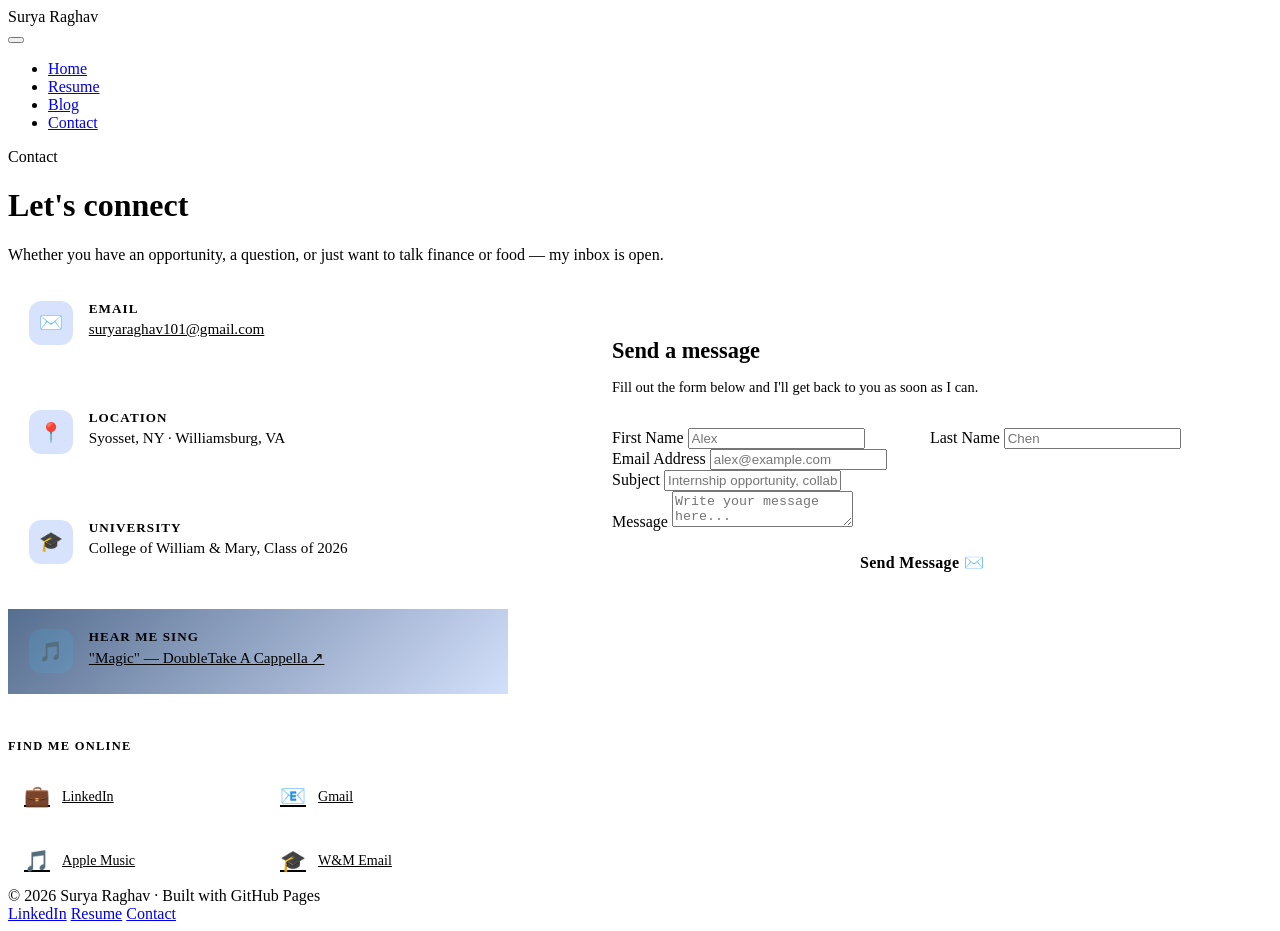
==== contact.html @ ced1bac2 "Initial Upload" ====
<!DOCTYPE html>
<html lang="en">
<head>
  <meta charset="UTF-8" />
  <meta name="viewport" content="width=device-width, initial-scale=1.0" />
  <title>Contact — Surya Raghav</title>
  <link rel="stylesheet" href="assets/css/style.css" />
  <style>
    .contact-layout {
      display: grid;
      grid-template-columns: 1fr 1.4fr;
      gap: 4rem;
      align-items: start;
    }

    /* ── LEFT PANEL ─────────────────── */
    .contact-info { display: flex; flex-direction: column; gap: 1.5rem; }

    .contact-info p {
      font-size: 1.05rem;
      line-height: 1.75;
      color: var(--muted);
    }

    .info-block {
      display: flex;
      align-items: flex-start;
      gap: 1rem;
      padding: 1.3rem;
      background: var(--glass);
      border: 1px solid var(--border);
      border-radius: var(--radius);
      backdrop-filter: blur(8px);
      transition: border-color var(--transition);
    }

    .info-block:hover {
      border-color: rgba(59,130,246,0.4);
    }

    .info-icon {
      width: 44px; height: 44px;
      border-radius: 12px;
      background: rgba(37,99,235,0.18);
      display: flex;
      align-items: center;
      justify-content: center;
      font-size: 1.2rem;
      flex-shrink: 0;
    }

    .info-content strong {
      display: block;
      font-size: 0.82rem;
      font-weight: 600;
      color: var(--muted);
      text-transform: uppercase;
      letter-spacing: 0.08em;
      margin-bottom: 0.2rem;
    }

    .info-content a,
    .info-content span {
      font-size: 0.95rem;
      color: var(--text);
    }

    .info-content a:hover { color: var(--aqua); }

    /* ── SOCIAL ──────────────────────── */
    .connect-section { margin-top: 0.5rem; }
    .connect-section h3 {
      font-size: 0.78rem;
      font-weight: 700;
      letter-spacing: 0.1em;
      text-transform: uppercase;
      color: var(--muted);
      margin-bottom: 1rem;
    }

    .social-grid {
      display: grid;
      grid-template-columns: 1fr 1fr;
      gap: 0.75rem;
    }

    .social-card {
      display: flex;
      align-items: center;
      gap: 0.75rem;
      padding: 0.9rem 1rem;
      background: var(--glass);
      border: 1px solid var(--border);
      border-radius: var(--radius);
      font-size: 0.88rem;
      color: var(--text);
      transition: all var(--transition);
      backdrop-filter: blur(8px);
    }

    .social-card:hover {
      border-color: rgba(59,130,246,0.45);
      color: var(--white);
      transform: translateY(-2px);
    }

    .social-card .sc-icon {
      font-size: 1.3rem;
    }

    /* ── FORM ────────────────────────── */
    .contact-form-wrap {
      background: var(--glass);
      border: 1px solid var(--border);
      border-radius: var(--radius-lg);
      padding: 2.5rem;
      backdrop-filter: blur(14px);
    }

    .contact-form-wrap h2 {
      font-size: 1.4rem;
      margin-bottom: 0.4rem;
    }

    .contact-form-wrap > p {
      color: var(--muted);
      font-size: 0.9rem;
      margin-bottom: 2rem;
    }

    .form-row {
      display: grid;
      grid-template-columns: 1fr 1fr;
      gap: 1rem;
    }

    .submit-btn {
      width: 100%;
      padding: 0.9rem;
      margin-top: 0.5rem;
      background: var(--cobalt);
      color: var(--white);
      border: none;
      border-radius: var(--radius);
      font-family: var(--font);
      font-size: 1rem;
      font-weight: 600;
      cursor: pointer;
      transition: all var(--transition);
      box-shadow: 0 4px 20px var(--glow);
      letter-spacing: 0.02em;
    }

    .submit-btn:hover {
      background: var(--sky);
      box-shadow: 0 6px 28px rgba(37,99,235,0.5);
      transform: translateY(-2px);
    }

    .success-msg {
      display: none;
      text-align: center;
      padding: 3rem 1rem;
    }

    .success-msg .check {
      font-size: 3rem;
      margin-bottom: 1rem;
    }

    .success-msg h3 { margin-bottom: 0.5rem; }
    .success-msg p { color: var(--muted); }

    /* ── RESPONSIVE ──────────────────── */
    @media (max-width: 840px) {
      .contact-layout { grid-template-columns: 1fr; gap: 2.5rem; }
    }

    @media (max-width: 480px) {
      .form-row { grid-template-columns: 1fr; }
      .social-grid { grid-template-columns: 1fr; }
    }
  </style>
</head>
<body>

  <nav>
    <div class="nav-logo">
      <span class="dot"></span>
      Surya Raghav
    </div>
    <button class="nav-toggle" aria-label="Toggle menu" onclick="document.querySelector('.nav-links').classList.toggle('open')">
      <span></span><span></span><span></span>
    </button>
    <ul class="nav-links">
      <li><a href="index.html">Home</a></li>
      <li><a href="resume.html">Resume</a></li>
      <li><a href="blog.html">Blog</a></li>
      <li><a href="contact.html" class="active">Contact</a></li>
    </ul>
  </nav>

  <main>
    <div class="container">
      <div class="page-hero fade-up">
        <span class="section-tag">Contact</span>
        <h1>Let's connect</h1>
        <p>Whether you have an opportunity, a question, or just want to talk finance or food — my inbox is open.</p>
      </div>

      <div class="contact-layout">

        <!-- LEFT: INFO -->
        <div class="contact-info fade-up delay-1">
          <div class="info-block">
            <div class="info-icon">✉️</div>
            <div class="info-content">
              <strong>Email</strong>
              <a href="mailto:suryaraghav101@gmail.com">suryaraghav101@gmail.com</a>
            </div>
          </div>

          <div class="info-block">
            <div class="info-icon">📍</div>
            <div class="info-content">
              <strong>Location</strong>
              <span>Syosset, NY · Williamsburg, VA</span>
            </div>
          </div>

          <div class="info-block">
            <div class="info-icon">🎓</div>
            <div class="info-content">
              <strong>University</strong>
              <span>College of William &amp; Mary, Class of 2026</span>
            </div>
          </div>

          <!-- MUSIC LINK -->
          <div class="info-block" style="background:linear-gradient(135deg,rgba(14,48,96,0.7),rgba(37,99,235,0.2)); border-color:rgba(59,130,246,0.35);">
            <div class="info-icon" style="background:rgba(56,189,248,0.15);">🎵</div>
            <div class="info-content">
              <strong>Hear me sing</strong>
              <!-- UPDATE: Replace href with exact Apple Music URL for your track -->
              <a href="https://music.apple.com/us/search?term=doubletake+acappella+magic" target="_blank" rel="noopener">
                "Magic" — DoubleTake A Cappella ↗
              </a>
            </div>
          </div>

          <!-- SOCIAL LINKS -->
          <div class="connect-section">
            <h3>Find me online</h3>
            <div class="social-grid">
              <a href="https://linkedin.com/in/surya-raghav/" target="_blank" rel="noopener" class="social-card">
                <span class="sc-icon">💼</span>
                <span>LinkedIn</span>
              </a>
              <a href="mailto:suryaraghav101@gmail.com" class="social-card">
                <span class="sc-icon">📧</span>
                <span>Gmail</span>
              </a>
              <!-- UPDATE: Replace href with exact Apple Music URL for your track -->
              <a href="https://music.apple.com/us/search?term=doubletake+acappella+magic" target="_blank" rel="noopener" class="social-card">
                <span class="sc-icon">🎵</span>
                <span>Apple Music</span>
              </a>
              <a href="mailto:sraghav@wm.edu" class="social-card">
                <span class="sc-icon">🎓</span>
                <span>W&amp;M Email</span>
              </a>
            </div>
          </div>
        </div>

        <!-- RIGHT: FORM -->
        <div class="contact-form-wrap fade-up delay-2">
          <h2>Send a message</h2>
          <p>Fill out the form below and I'll get back to you as soon as I can.</p>

          <!--
            Using Formspree for email delivery on static sites.
            TO ACTIVATE: Sign up at formspree.io, create a form,
            and replace "YOUR_FORM_ID" in the action URL below.
            Free tier sends emails directly to suryaraghav101@gmail.com.
          -->
          <form
            id="contact-form"
            action="https://formspree.io/f/YOUR_FORM_ID"
            method="POST"
            onsubmit="handleSubmit(event)"
          >
            <input type="hidden" name="_replyto" value="suryaraghav101@gmail.com" />

            <div class="form-row">
              <div class="form-group">
                <label for="first-name">First Name</label>
                <input type="text" id="first-name" name="first_name" placeholder="Alex" required />
              </div>
              <div class="form-group">
                <label for="last-name">Last Name</label>
                <input type="text" id="last-name" name="last_name" placeholder="Chen" required />
              </div>
            </div>

            <div class="form-group">
              <label for="email">Email Address</label>
              <input type="email" id="email" name="email" placeholder="alex@example.com" required />
            </div>

            <div class="form-group">
              <label for="subject">Subject</label>
              <input type="text" id="subject" name="subject" placeholder="Internship opportunity, collaboration, or just hello!" />
            </div>

            <div class="form-group">
              <label for="message">Message</label>
              <textarea id="message" name="message" placeholder="Write your message here..." required></textarea>
            </div>

            <button type="submit" class="submit-btn">Send Message ✉️</button>
          </form>

          <div class="success-msg" id="success-msg">
            <div class="check">✅</div>
            <h3>Message sent!</h3>
            <p>Thanks for reaching out. I'll reply to your email soon.</p>
          </div>
        </div>

      </div>
    </div>
  </main>

  <footer>
    <div>© 2026 Surya Raghav · Built with GitHub Pages</div>
    <div class="footer-links">
      <a href="https://linkedin.com/in/surya-raghav/" target="_blank" rel="noopener">LinkedIn</a>
      <a href="resume.html">Resume</a>
      <a href="contact.html">Contact</a>
    </div>
  </footer>

  <script>
    async function handleSubmit(e) {
      e.preventDefault();
      const form = document.getElementById('contact-form');
      const successMsg = document.getElementById('success-msg');

      // If Formspree is configured, submit via fetch
      const action = form.getAttribute('action');
      if (action.includes('YOUR_FORM_ID')) {
        // Fallback: open mailto directly
        const name  = document.getElementById('first-name').value + ' ' + document.getElementById('last-name').value;
        const email = document.getElementById('email').value;
        const subj  = document.getElementById('subject').value || 'Website Contact';
        const msg   = document.getElementById('message').value;
        const body  = encodeURIComponent(`From: ${name} <${email}>\n\n${msg}`);
        window.location.href = `mailto:suryaraghav101@gmail.com?subject=${encodeURIComponent(subj)}&body=${body}`;
        form.style.display = 'none';
        successMsg.style.display = 'block';
        return;
      }

      try {
        const data = new FormData(form);
        const res  = await fetch(action, {
          method: 'POST',
          body: data,
          headers: { Accept: 'application/json' }
        });
        if (res.ok) {
          form.style.display = 'none';
          successMsg.style.display = 'block';
        } else {
          alert('Something went wrong. Please email me directly at suryaraghav101@gmail.com');
        }
      } catch {
        alert('Something went wrong. Please email me directly at suryaraghav101@gmail.com');
      }
    }
  </script>

</body>
</html>
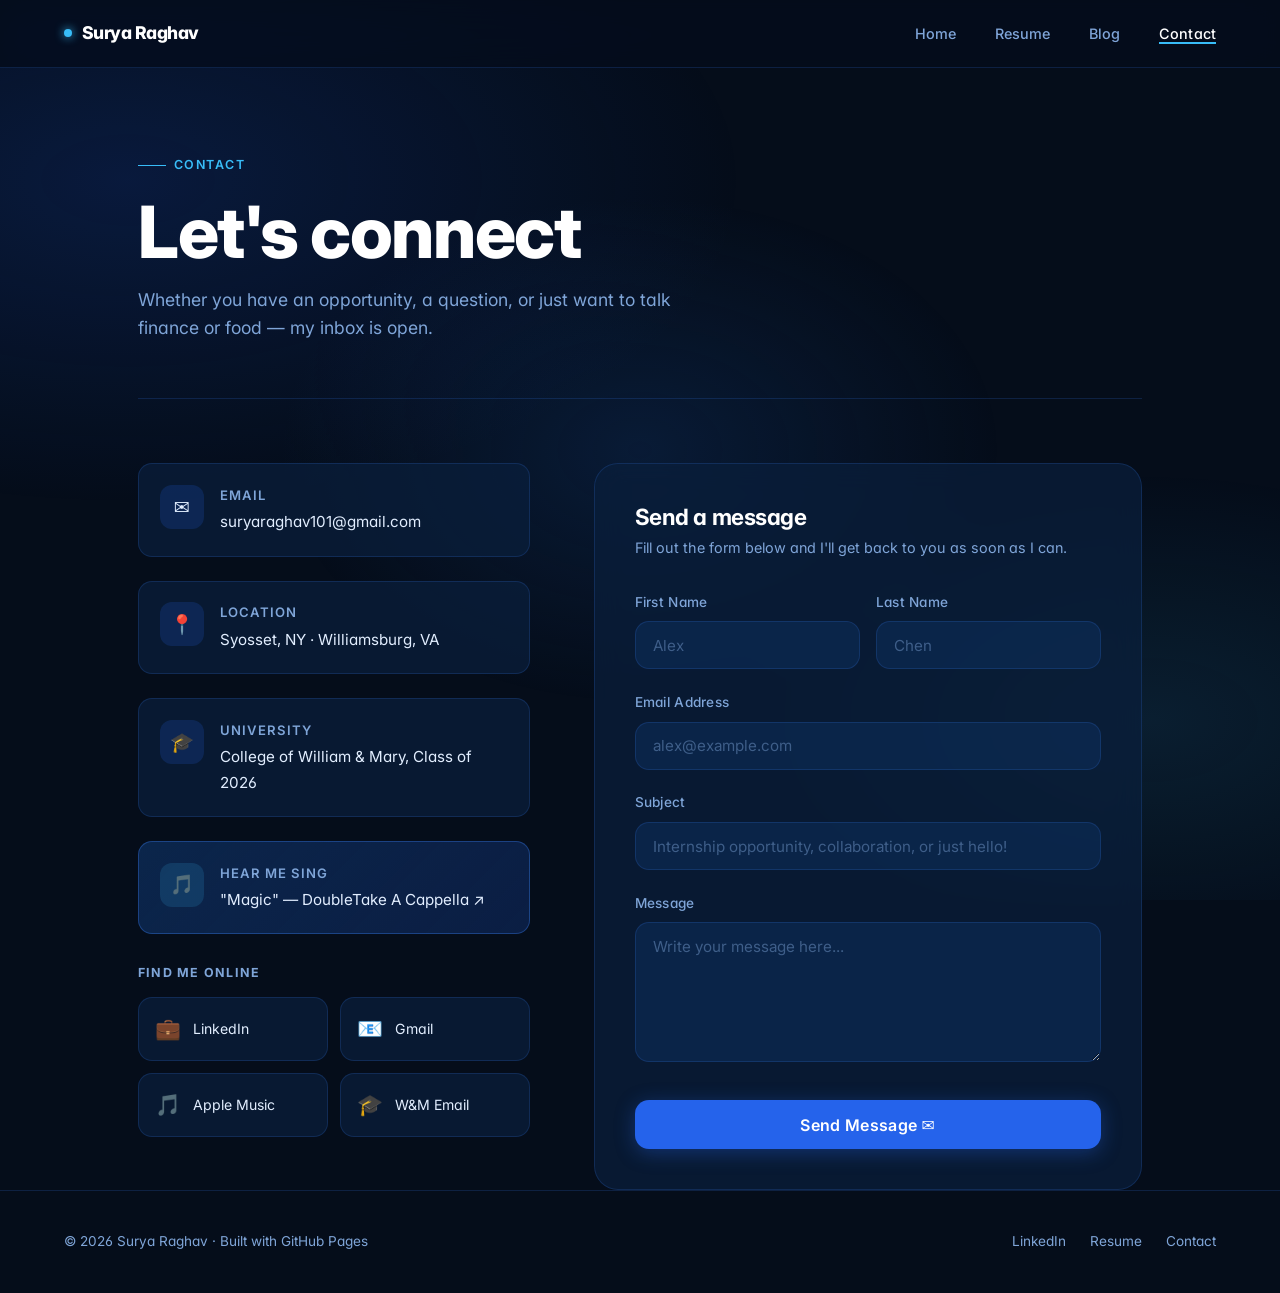
==== commit 02b7fb32: "Update contact.html" ====
--- a/contact.html
+++ b/contact.html
@@ -286,7 +286,7 @@
           -->
           <form
             id="contact-form"
-            action="https://formspree.io/f/YOUR_FORM_ID"
+            action="https://formspree.io/f/mreygjra"
             method="POST"
             onsubmit="handleSubmit(event)"
           >
--- a/assets/css/style.css
+++ b/assets/css/style.css
@@ -0,0 +1,407 @@
+@import url('https://fonts.googleapis.com/css2?family=Inter:wght@300;400;500;600;700;800;900&display=swap');
+
+/* ── CSS VARIABLES ────────────────────────────────── */
+:root {
+  --navy:      #050d1a;
+  --deep:      #0a1f3c;
+  --mid:       #0e3060;
+  --blue:      #1a56db;
+  --cobalt:    #2563eb;
+  --sky:       #3b82f6;
+  --aqua:      #38bdf8;
+  --pale:      #bfdbfe;
+  --frost:     #eff6ff;
+  --white:     #ffffff;
+  --text:      #e2eeff;
+  --muted:     #7fa5d8;
+  --border:    rgba(59,130,246,0.18);
+  --glass:     rgba(10,31,60,0.72);
+  --glow:      rgba(37,99,235,0.35);
+  --radius:    14px;
+  --radius-lg: 24px;
+  --font:      'Inter', system-ui, sans-serif;
+  --transition: 0.3s cubic-bezier(.4,0,.2,1);
+}
+
+/* ── RESET & BASE ─────────────────────────────────── */
+*, *::before, *::after { box-sizing: border-box; margin: 0; padding: 0; }
+html { scroll-behavior: smooth; }
+
+body {
+  font-family: var(--font);
+  background: var(--navy);
+  color: var(--text);
+  line-height: 1.6;
+  overflow-x: hidden;
+  font-feature-settings: "cv02","cv03","cv04","cv11";
+}
+
+/* ── ANIMATED BACKGROUND ──────────────────────────── */
+body::before {
+  content: '';
+  position: fixed;
+  inset: 0;
+  background:
+    radial-gradient(ellipse 80% 60% at 10% 20%, rgba(26,86,219,0.18) 0%, transparent 60%),
+    radial-gradient(ellipse 60% 50% at 90% 80%, rgba(56,189,248,0.10) 0%, transparent 55%),
+    radial-gradient(ellipse 40% 40% at 50% 50%, rgba(14,48,96,0.4) 0%, transparent 70%);
+  pointer-events: none;
+  z-index: 0;
+}
+
+/* ── TYPOGRAPHY ───────────────────────────────────── */
+h1, h2, h3, h4, h5, h6 {
+  font-family: var(--font);
+  font-weight: 700;
+  letter-spacing: -0.02em;
+  line-height: 1.15;
+  color: var(--white);
+}
+h1 { font-size: clamp(2.4rem, 6vw, 4.5rem); font-weight: 800; }
+h2 { font-size: clamp(1.6rem, 3vw, 2.4rem); font-weight: 700; }
+h3 { font-size: 1.25rem; font-weight: 600; }
+p  { color: var(--text); font-weight: 400; }
+a  { color: var(--aqua); text-decoration: none; transition: color var(--transition); }
+a:hover { color: var(--white); }
+strong { color: var(--white); font-weight: 600; }
+
+/* ── NAV ──────────────────────────────────────────── */
+nav {
+  position: fixed;
+  top: 0; left: 0; right: 0;
+  z-index: 100;
+  padding: 0 clamp(1.5rem, 5vw, 4rem);
+  height: 68px;
+  display: flex;
+  align-items: center;
+  justify-content: space-between;
+  background: rgba(5,13,26,0.82);
+  backdrop-filter: blur(18px) saturate(180%);
+  border-bottom: 1px solid var(--border);
+}
+
+.nav-logo {
+  font-size: 1.1rem;
+  font-weight: 800;
+  letter-spacing: -0.03em;
+  color: var(--white);
+  display: flex;
+  align-items: center;
+  gap: 10px;
+}
+
+.nav-logo .dot {
+  width: 8px; height: 8px;
+  background: var(--aqua);
+  border-radius: 50%;
+  display: inline-block;
+  box-shadow: 0 0 10px var(--aqua);
+}
+
+.nav-links {
+  display: flex;
+  gap: clamp(1.2rem, 3vw, 2.4rem);
+  list-style: none;
+}
+
+.nav-links a {
+  font-size: 0.9rem;
+  font-weight: 500;
+  color: var(--muted);
+  letter-spacing: 0.01em;
+  position: relative;
+  padding-bottom: 2px;
+}
+
+.nav-links a::after {
+  content: '';
+  position: absolute;
+  bottom: 0; left: 0;
+  width: 0; height: 1.5px;
+  background: var(--aqua);
+  transition: width var(--transition);
+}
+
+.nav-links a:hover,
+.nav-links a.active {
+  color: var(--white);
+}
+
+.nav-links a:hover::after,
+.nav-links a.active::after { width: 100%; }
+
+/* hamburger */
+.nav-toggle {
+  display: none;
+  flex-direction: column;
+  gap: 5px;
+  cursor: pointer;
+  background: none;
+  border: none;
+  padding: 4px;
+}
+.nav-toggle span {
+  display: block;
+  width: 24px; height: 2px;
+  background: var(--pale);
+  border-radius: 2px;
+  transition: var(--transition);
+}
+
+@media (max-width: 640px) {
+  .nav-toggle { display: flex; }
+  .nav-links {
+    position: fixed;
+    top: 68px; left: 0; right: 0;
+    flex-direction: column;
+    align-items: center;
+    background: rgba(5,13,26,0.97);
+    padding: 2rem 0;
+    gap: 1.5rem;
+    transform: translateY(-120%);
+    transition: transform var(--transition);
+    border-bottom: 1px solid var(--border);
+  }
+  .nav-links.open { transform: translateY(0); }
+}
+
+/* ── LAYOUT ───────────────────────────────────────── */
+main {
+  position: relative;
+  z-index: 1;
+  padding-top: 68px;
+}
+
+.container {
+  max-width: 1100px;
+  margin: 0 auto;
+  padding: 0 clamp(1.5rem, 5vw, 3rem);
+}
+
+section { padding: 6rem 0; }
+
+.section-tag {
+  display: inline-flex;
+  align-items: center;
+  gap: 8px;
+  font-size: 0.78rem;
+  font-weight: 600;
+  letter-spacing: 0.12em;
+  text-transform: uppercase;
+  color: var(--aqua);
+  margin-bottom: 1rem;
+}
+
+.section-tag::before {
+  content: '';
+  width: 28px; height: 1.5px;
+  background: var(--aqua);
+}
+
+/* ── CARDS / GLASS ────────────────────────────────── */
+.card {
+  background: var(--glass);
+  border: 1px solid var(--border);
+  border-radius: var(--radius-lg);
+  padding: 2rem;
+  backdrop-filter: blur(12px);
+  transition: border-color var(--transition), box-shadow var(--transition), transform var(--transition);
+}
+
+.card:hover {
+  border-color: rgba(59,130,246,0.4);
+  box-shadow: 0 8px 40px rgba(26,86,219,0.2);
+  transform: translateY(-3px);
+}
+
+/* ── BUTTONS ──────────────────────────────────────── */
+.btn {
+  display: inline-flex;
+  align-items: center;
+  gap: 8px;
+  padding: 0.75rem 1.6rem;
+  border-radius: 50px;
+  font-family: var(--font);
+  font-size: 0.92rem;
+  font-weight: 600;
+  letter-spacing: 0.01em;
+  cursor: pointer;
+  transition: all var(--transition);
+  border: none;
+}
+
+.btn-primary {
+  background: var(--cobalt);
+  color: var(--white);
+  box-shadow: 0 4px 20px var(--glow);
+}
+.btn-primary:hover {
+  background: var(--sky);
+  box-shadow: 0 6px 28px rgba(37,99,235,0.55);
+  transform: translateY(-2px);
+  color: var(--white);
+}
+
+.btn-outline {
+  background: transparent;
+  color: var(--pale);
+  border: 1.5px solid var(--border);
+}
+.btn-outline:hover {
+  border-color: var(--aqua);
+  color: var(--white);
+  background: rgba(56,189,248,0.08);
+}
+
+/* ── CHIP TAGS ────────────────────────────────────── */
+.chip {
+  display: inline-block;
+  padding: 0.3rem 0.85rem;
+  border-radius: 50px;
+  font-size: 0.78rem;
+  font-weight: 600;
+  background: rgba(37,99,235,0.18);
+  color: var(--pale);
+  border: 1px solid rgba(37,99,235,0.3);
+  letter-spacing: 0.02em;
+}
+
+/* ── DIVIDER ──────────────────────────────────────── */
+.divider {
+  height: 1px;
+  background: linear-gradient(to right, transparent, var(--border), transparent);
+  margin: 4rem 0;
+}
+
+/* ── FOOTER ───────────────────────────────────────── */
+footer {
+  position: relative;
+  z-index: 1;
+  border-top: 1px solid var(--border);
+  padding: 2.5rem clamp(1.5rem, 5vw, 4rem);
+  display: flex;
+  flex-wrap: wrap;
+  align-items: center;
+  justify-content: space-between;
+  gap: 1rem;
+  font-size: 0.85rem;
+  color: var(--muted);
+}
+
+footer a { color: var(--muted); }
+footer a:hover { color: var(--aqua); }
+
+.footer-links { display: flex; gap: 1.5rem; }
+
+/* ── ANIMATIONS ───────────────────────────────────── */
+@keyframes fadeUp {
+  from { opacity: 0; transform: translateY(28px); }
+  to   { opacity: 1; transform: translateY(0); }
+}
+
+@keyframes fadeIn {
+  from { opacity: 0; }
+  to   { opacity: 1; }
+}
+
+@keyframes pulse-glow {
+  0%, 100% { box-shadow: 0 0 10px var(--aqua); }
+  50%       { box-shadow: 0 0 22px var(--aqua), 0 0 40px rgba(56,189,248,0.4); }
+}
+
+.fade-up   { animation: fadeUp  0.65s ease both; }
+.fade-in   { animation: fadeIn  0.5s  ease both; }
+
+.delay-1 { animation-delay: 0.1s; }
+.delay-2 { animation-delay: 0.2s; }
+.delay-3 { animation-delay: 0.35s; }
+.delay-4 { animation-delay: 0.5s; }
+.delay-5 { animation-delay: 0.65s; }
+
+/* ── FORM ─────────────────────────────────────────── */
+.form-group {
+  margin-bottom: 1.4rem;
+}
+
+.form-group label {
+  display: block;
+  font-size: 0.85rem;
+  font-weight: 500;
+  color: var(--muted);
+  margin-bottom: 0.5rem;
+  letter-spacing: 0.02em;
+}
+
+.form-group input,
+.form-group textarea,
+.form-group select {
+  width: 100%;
+  padding: 0.85rem 1.1rem;
+  background: rgba(14,48,96,0.5);
+  border: 1px solid var(--border);
+  border-radius: var(--radius);
+  color: var(--white);
+  font-family: var(--font);
+  font-size: 0.95rem;
+  outline: none;
+  transition: border-color var(--transition), box-shadow var(--transition);
+}
+
+.form-group input::placeholder,
+.form-group textarea::placeholder {
+  color: rgba(127, 165, 216, 0.45);
+}
+
+.form-group input:focus,
+.form-group textarea:focus {
+  border-color: var(--cobalt);
+  box-shadow: 0 0 0 3px rgba(37,99,235,0.18);
+}
+
+.form-group textarea { resize: vertical; min-height: 140px; }
+
+/* ── PAGE HERO ────────────────────────────────────── */
+.page-hero {
+  padding: 5rem 0 3.5rem;
+  border-bottom: 1px solid var(--border);
+  margin-bottom: 4rem;
+}
+
+.page-hero h1 { margin-bottom: 0.75rem; }
+.page-hero p { color: var(--muted); font-size: 1.1rem; max-width: 560px; }
+
+/* ── SOCIAL ICONS ─────────────────────────────────── */
+.social-row {
+  display: flex;
+  gap: 0.75rem;
+  flex-wrap: wrap;
+}
+
+.social-icon {
+  width: 42px; height: 42px;
+  display: flex;
+  align-items: center;
+  justify-content: center;
+  border-radius: 50%;
+  border: 1.5px solid var(--border);
+  color: var(--muted);
+  font-size: 1rem;
+  transition: all var(--transition);
+  background: transparent;
+}
+
+.social-icon:hover {
+  border-color: var(--aqua);
+  color: var(--aqua);
+  background: rgba(56,189,248,0.08);
+  transform: translateY(-2px);
+}
+
+/* ── SCROLLBAR ────────────────────────────────────── */
+::-webkit-scrollbar { width: 5px; }
+::-webkit-scrollbar-track { background: var(--navy); }
+::-webkit-scrollbar-thumb { background: var(--mid); border-radius: 5px; }
+::-webkit-scrollbar-thumb:hover { background: var(--cobalt); }
+
+/* ── SELECTION ────────────────────────────────────── */
+::selection { background: rgba(37,99,235,0.35); color: var(--white); }
